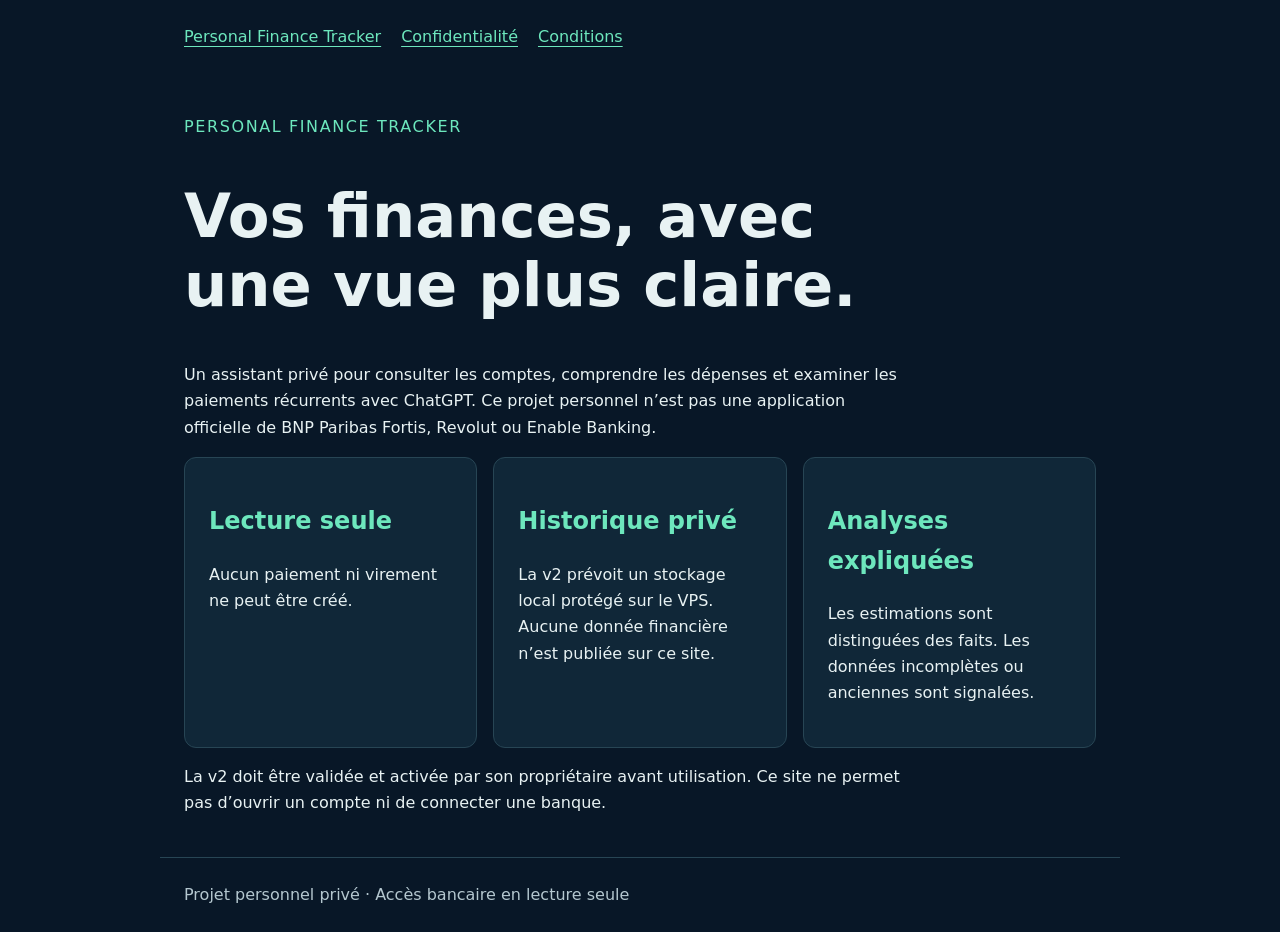
==== index.html @ 1e2beceb "Publish static Personal Finance Tracker website" ====
<!doctype html><html lang="fr"><head><meta charset="utf-8"><meta name="viewport" content="width=device-width,initial-scale=1"><meta name="referrer" content="no-referrer"><meta http-equiv="Content-Security-Policy" content="default-src 'none'; style-src 'self'; script-src 'self'; base-uri 'none'; form-action 'none'; connect-src 'none'; img-src 'self'"><link rel="stylesheet" href="style.css"><title>Vos finances, avec une vue plus claire.</title></head><body><header><nav aria-label="Navigation"><a href="index.html">Personal Finance Tracker</a><a href="privacy.html">Confidentialité</a><a href="terms.html">Conditions</a></nav></header><main><p class="tag">Personal Finance Tracker</p><h1>Vos finances, avec une vue plus claire.</h1><p>Un assistant privé pour consulter les comptes, comprendre les dépenses et examiner les paiements récurrents avec ChatGPT. Ce projet personnel n’est pas une application officielle de BNP Paribas Fortis, Revolut ou Enable Banking.</p><div class="cards"><article class="card"><h2>Lecture seule</h2><p>Aucun paiement ni virement ne peut être créé.</p></article><article class="card"><h2>Historique privé</h2><p>La v2 prévoit un stockage local protégé sur le VPS. Aucune donnée financière n’est publiée sur ce site.</p></article><article class="card"><h2>Analyses expliquées</h2><p>Les estimations sont distinguées des faits. Les données incomplètes ou anciennes sont signalées.</p></article></div><p>La v2 doit être validée et activée par son propriétaire avant utilisation. Ce site ne permet pas d’ouvrir un compte ni de connecter une banque.</p></main><footer>Projet personnel privé · Accès bancaire en lecture seule</footer></body></html>
---- style.css ----
:root{color-scheme:dark;font-family:system-ui,sans-serif;background:#081727;color:#e8f2f3;line-height:1.65}*{box-sizing:border-box}body{margin:0}header,main,footer{max-width:960px;margin:auto;padding:1.5rem}nav{display:flex;gap:1.25rem;flex-wrap:wrap}a{color:#6de7bd;text-underline-offset:.25rem}a:focus-visible,button:focus-visible,textarea:focus-visible{outline:3px solid #6de7bd;outline-offset:4px}h1{font-size:clamp(2rem,6vw,3.8rem);line-height:1.15;max-width:750px}h2{color:#6de7bd}p{max-width:72ch}.tag{color:#6de7bd;text-transform:uppercase;letter-spacing:.1em}.cards{display:grid;grid-template-columns:repeat(auto-fit,minmax(220px,1fr));gap:1rem}.card{background:#102738;border:1px solid #274554;padding:1.5rem;border-radius:12px}button{background:#6de7bd;color:#081727;border:0;border-radius:6px;padding:.8rem 1rem;font:inherit;cursor:pointer}textarea{width:100%;min-height:120px;background:#102738;color:#e8f2f3;border:1px solid #6de7bd;padding:1rem}footer{border-top:1px solid #274554;color:#b4c7cf}
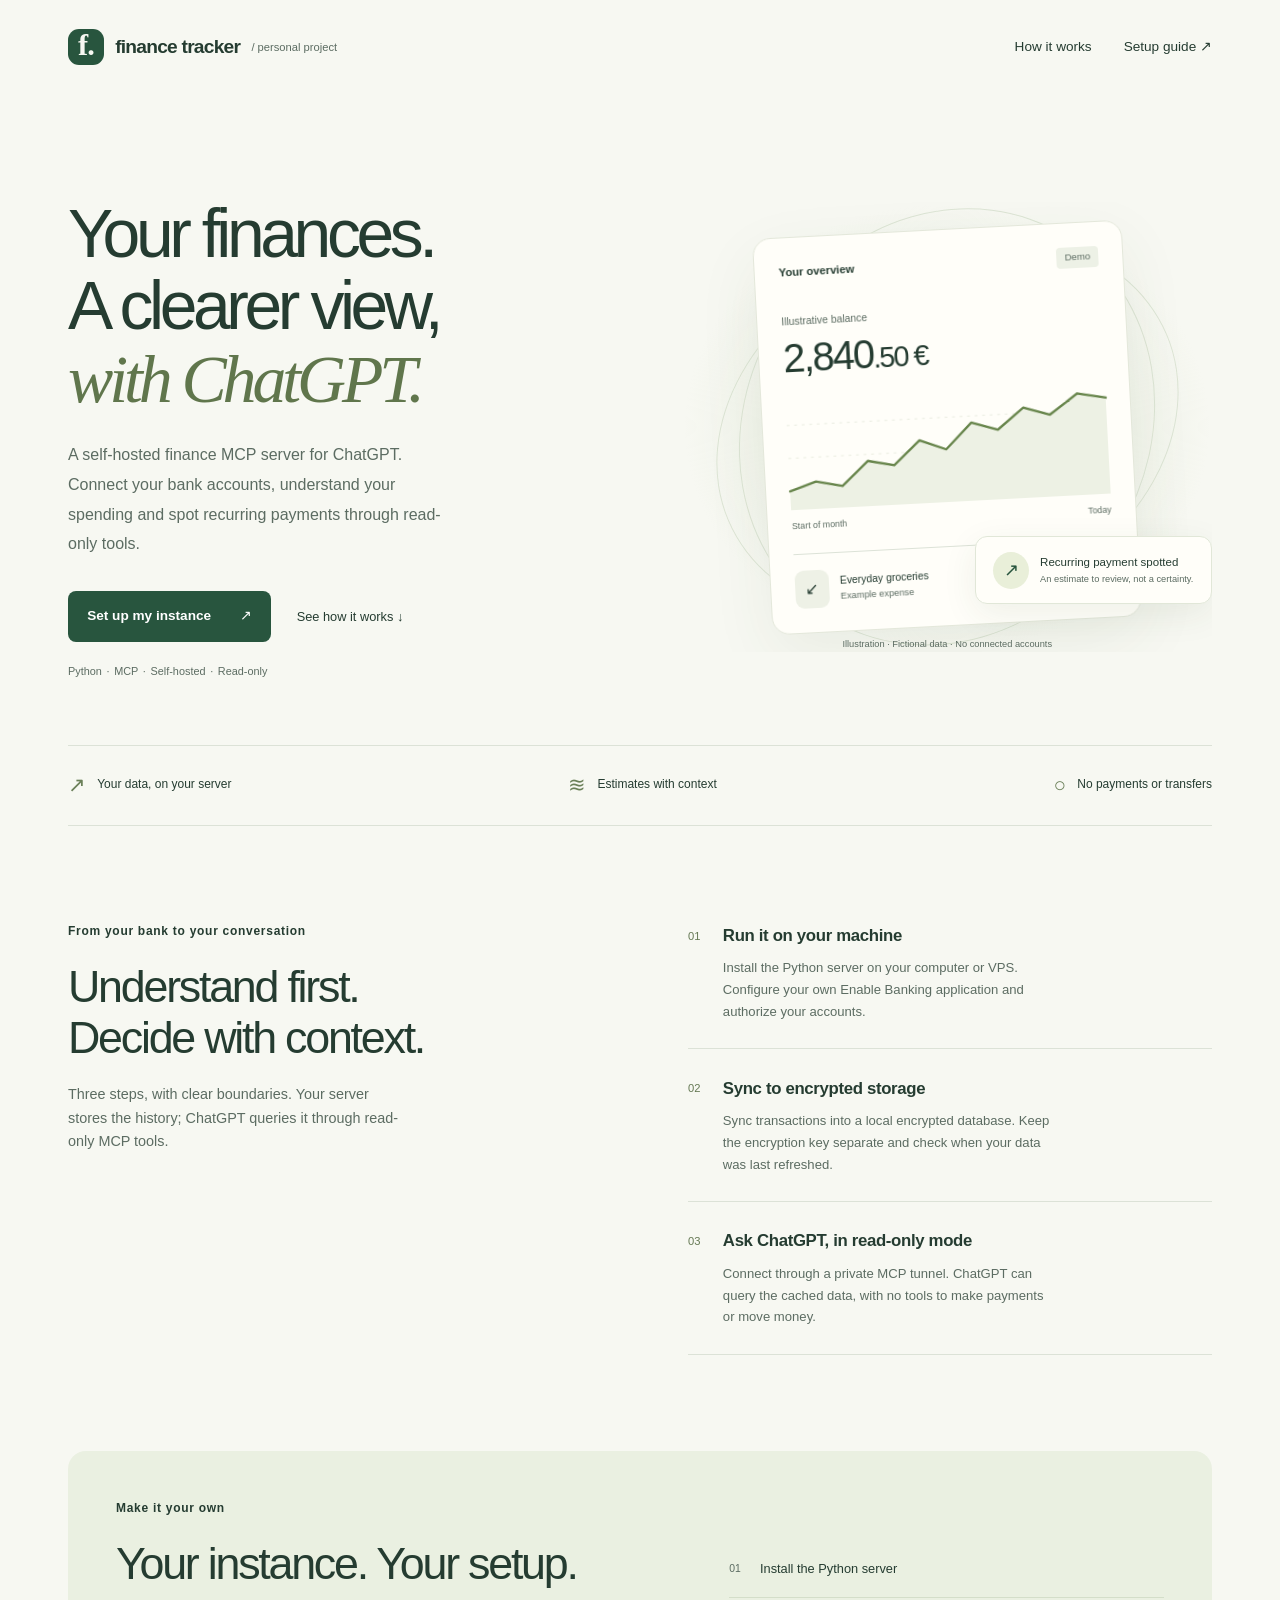
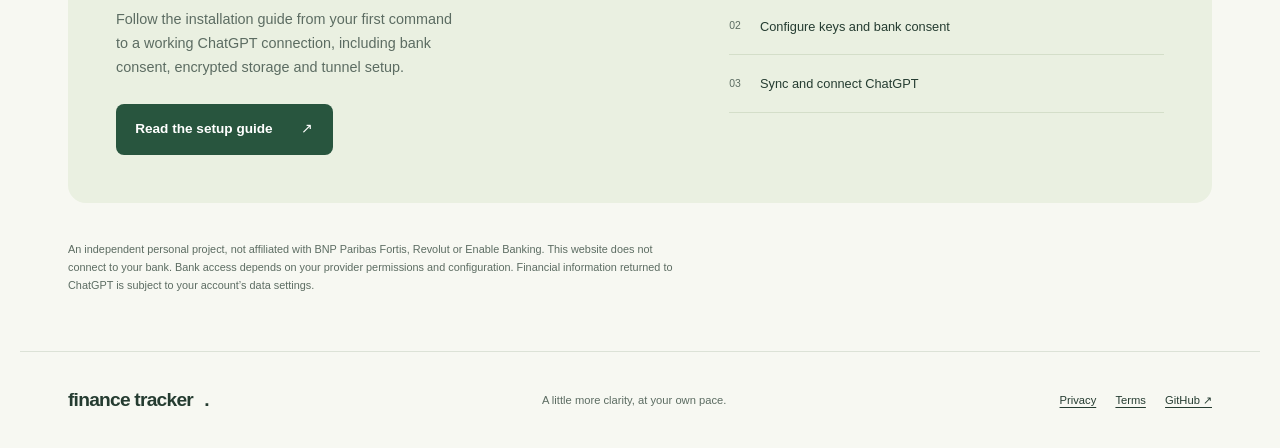
==== commit 1bc9832d: "Publish English website and installation guide" ====
--- a/index.html
+++ b/index.html
@@ -1 +1,41 @@
-<!doctype html><html lang="fr"><head><meta charset="utf-8"><meta name="viewport" content="width=device-width,initial-scale=1"><meta name="referrer" content="no-referrer"><meta http-equiv="Content-Security-Policy" content="default-src 'none'; style-src 'self'; script-src 'self'; base-uri 'none'; form-action 'none'; connect-src 'none'; img-src 'self'"><link rel="stylesheet" href="style.css"><title>Vos finances, avec une vue plus claire.</title></head><body><header><nav aria-label="Navigation"><a href="index.html">Personal Finance Tracker</a><a href="privacy.html">Confidentialité</a><a href="terms.html">Conditions</a></nav></header><main><p class="tag">Personal Finance Tracker</p><h1>Vos finances, avec une vue plus claire.</h1><p>Un assistant privé pour consulter les comptes, comprendre les dépenses et examiner les paiements récurrents avec ChatGPT. Ce projet personnel n’est pas une application officielle de BNP Paribas Fortis, Revolut ou Enable Banking.</p><div class="cards"><article class="card"><h2>Lecture seule</h2><p>Aucun paiement ni virement ne peut être créé.</p></article><article class="card"><h2>Historique privé</h2><p>La v2 prévoit un stockage local protégé sur le VPS. Aucune donnée financière n’est publiée sur ce site.</p></article><article class="card"><h2>Analyses expliquées</h2><p>Les estimations sont distinguées des faits. Les données incomplètes ou anciennes sont signalées.</p></article></div><p>La v2 doit être validée et activée par son propriétaire avant utilisation. Ce site ne permet pas d’ouvrir un compte ni de connecter une banque.</p></main><footer>Projet personnel privé · Accès bancaire en lecture seule</footer></body></html>+<!doctype html>
+<html lang="en">
+<head>
+  <meta charset="utf-8">
+  <meta name="viewport" content="width=device-width,initial-scale=1">
+  <meta name="referrer" content="no-referrer">
+  <meta http-equiv="Content-Security-Policy" content="default-src 'none'; style-src 'self'; script-src 'self'; base-uri 'none'; form-action 'none'; connect-src 'none'; img-src 'self'">
+  <meta name="description" content="A self-hosted finance MCP server for ChatGPT. Explore bank accounts, spending and recurring payments with read-only tools and encrypted local storage.">
+  <link rel="stylesheet" href="style.css">
+  <link rel="icon" href="favicon.svg" type="image/svg+xml">
+  <title>Finance Tracker — A finance MCP server for ChatGPT</title>
+</head>
+<body><a class="skip" href="#main">Skip to content</a>
+<header><nav aria-label="Main navigation">
+  <a class="brand" href="index.html"><span class="brand-mark" aria-hidden="true">f.</span>finance tracker<span class="project-label"> / personal project</span></a>
+  <div class="nav-links"><a href="index.html#how-it-works">How it works</a><a href="installation.html">Setup guide <span aria-hidden="true">↗</span></a></div>
+</nav></header><main id="main">
+  <section class="hero" aria-labelledby="hero-title">
+    <div class="hero-copy">
+      <h1 id="hero-title">Your finances.<br>A clearer view,<br><em>with ChatGPT.</em></h1>
+      <p class="intro">A self-hosted finance MCP server for ChatGPT. Connect your bank accounts, understand your spending and spot recurring payments through read-only tools.</p>
+      <div class="actions"><a class="button" href="installation.html">Set up my instance <span aria-hidden="true">↗</span></a><a class="text-link" href="#how-it-works">See how it works <span aria-hidden="true">↓</span></a></div>
+      <p class="hero-note">Python · MCP · Self-hosted · Read-only</p>
+    </div>
+    <figure class="visual" aria-label="Illustrated financial summary with fictional data">
+      <div class="visual-grid" aria-hidden="true"></div><span class="orbit orbit-one" aria-hidden="true"></span><span class="orbit orbit-two" aria-hidden="true"></span>
+      <div class="summary"><div class="summary-top"><span>Your overview</span><span class="demo">Demo</span></div><p class="balance-label">Illustrative balance</p><p class="balance">2,840<span>.50 €</span></p>
+        <svg class="chart" viewBox="0 0 340 120" role="img" aria-label="Decorative chart of a fictional balance"><path class="chart-guide" d="M0 30H340 M0 65H340 M0 100H340"/><path class="chart-fill" d="M0 100L28 91L56 97L84 72L112 78L140 53L168 64L196 37L224 46L252 24L280 33L310 12L340 18V120H0Z"/><path class="chart-line" d="M0 100L28 91L56 97L84 72L112 78L140 53L168 64L196 37L224 46L252 24L280 33L310 12L340 18"/></svg>
+        <div class="chart-caption"><span>Start of month</span><span>Today</span></div><div class="transaction"><span class="transaction-icon" aria-hidden="true">↙</span><span>Everyday groceries<small>Example expense</small></span><strong>− 48.60 €</strong></div>
+      </div><div class="floating-note"><span class="note-icon" aria-hidden="true">↗</span><span>Recurring payment spotted<small>An estimate to review, not a certainty.</small></span></div>
+      <figcaption>Illustration · Fictional data · No connected accounts</figcaption>
+    </figure>
+  </section>
+  <section class="principles" aria-label="Project principles"><p><span aria-hidden="true">↗</span> Your data, on your server</p><p><span aria-hidden="true">≋</span> Estimates with context</p><p><span aria-hidden="true">○</span> No payments or transfers</p></section>
+  <section id="how-it-works" class="features" aria-labelledby="features-title"><div class="section-heading"><p class="eyebrow">From your bank to your conversation</p><h2 id="features-title">Understand first.<br>Decide with context.</h2><p>Three steps, with clear boundaries. Your server stores the history; ChatGPT queries it through read-only MCP tools.</p></div>
+    <div class="feature-list"><article><span class="number">01</span><div><h3>Run it on your machine</h3><p>Install the Python server on your computer or VPS. Configure your own Enable Banking application and authorize your accounts.</p></div></article><article><span class="number">02</span><div><h3>Sync to encrypted storage</h3><p>Sync transactions into a local encrypted database. Keep the encryption key separate and check when your data was last refreshed.</p></div></article><article><span class="number">03</span><div><h3>Ask ChatGPT, in read-only mode</h3><p>Connect through a private MCP tunnel. ChatGPT can query the cached data, with no tools to make payments or move money.</p></div></article></div>
+  </section>
+  <section class="setup" aria-labelledby="setup-title"><div><p class="eyebrow">Make it your own</p><h2 id="setup-title">Your instance. Your setup.</h2><p>Follow the installation guide from your first command to a working ChatGPT connection, including bank consent, encrypted storage and tunnel setup.</p><a class="button" href="installation.html">Read the setup guide <span aria-hidden="true">↗</span></a></div><ol class="setup-steps"><li><span>01</span> Install the Python server</li><li><span>02</span> Configure keys and bank consent</li><li><span>03</span> Sync and connect ChatGPT</li></ol></section>
+  <aside class="disclaimer"><p>An independent personal project, not affiliated with BNP Paribas Fortis, Revolut or Enable Banking. This website does not connect to your bank. Bank access depends on your provider permissions and configuration. Financial information returned to ChatGPT is subject to your account’s data settings.</p></aside>
+</main><footer><a class="brand" href="index.html">finance tracker<span aria-hidden="true">.</span></a><p>A little more clarity, at your own pace.</p><div><a href="privacy.html">Privacy</a><a href="terms.html">Terms</a><a href="https://github.com/edouaz/finance-bot">GitHub ↗</a></div></footer></body>
+</html>
--- a/style.css
+++ b/style.css
@@ -1 +1,679 @@
-:root{color-scheme:dark;font-family:system-ui,sans-serif;background:#081727;color:#e8f2f3;line-height:1.65}*{box-sizing:border-box}body{margin:0}header,main,footer{max-width:960px;margin:auto;padding:1.5rem}nav{display:flex;gap:1.25rem;flex-wrap:wrap}a{color:#6de7bd;text-underline-offset:.25rem}a:focus-visible,button:focus-visible,textarea:focus-visible{outline:3px solid #6de7bd;outline-offset:4px}h1{font-size:clamp(2rem,6vw,3.8rem);line-height:1.15;max-width:750px}h2{color:#6de7bd}p{max-width:72ch}.tag{color:#6de7bd;text-transform:uppercase;letter-spacing:.1em}.cards{display:grid;grid-template-columns:repeat(auto-fit,minmax(220px,1fr));gap:1rem}.card{background:#102738;border:1px solid #274554;padding:1.5rem;border-radius:12px}button{background:#6de7bd;color:#081727;border:0;border-radius:6px;padding:.8rem 1rem;font:inherit;cursor:pointer}textarea{width:100%;min-height:120px;background:#102738;color:#e8f2f3;border:1px solid #6de7bd;padding:1rem}footer{border-top:1px solid #274554;color:#b4c7cf}
+:root {
+  color-scheme:light;
+  --paper:#f7f8f2;
+  --ink:#253c31;
+  --muted:#5c6c62;
+  --green:#28553e;
+  --line:#dce2d7;
+  font-family:"Avenir Next",Avenir,"Segoe UI",sans-serif;
+  background:var(--paper);
+  color:var(--ink);
+  line-height:1.65;
+  font-synthesis:none
+}
+* {
+  box-sizing:border-box
+}
+html {
+  scroll-behavior:smooth;
+  scroll-padding-top:2rem
+}
+body {
+  margin:0
+}
+a {
+  color:inherit;
+  text-decoration-thickness:1px;
+  text-underline-offset:.3em
+}
+a,button {
+  touch-action:manipulation
+}
+a:focus-visible,button:focus-visible,textarea:focus-visible {
+  outline:3px solid var(--green);
+  outline-offset:5px
+}
+header,main,footer {
+  max-width:1240px;
+  margin:auto;
+  padding-inline:3rem
+}
+header {
+  padding-block:1.8rem
+}
+nav,.brand,.nav-links,.actions {
+  display:flex;
+  align-items:center
+}
+nav {
+  justify-content:space-between;
+  gap:1.5rem
+}
+.brand {
+  gap:.7rem;
+  font-weight:650;
+  letter-spacing:-.04em;
+  text-decoration:none;
+  font-size:1.2rem
+}
+.brand-mark {
+  display:grid;
+  place-items:center;
+  background:var(--green);
+  color:var(--paper);
+  width:36px;
+  height:36px;
+  border-radius:11px;
+  font-family:Georgia,serif;
+  font-size:1.9rem;
+  line-height:1;
+  padding-bottom:.25rem
+}
+.project-label {
+  font-size:.7rem;
+  color:var(--muted);
+  letter-spacing:0;
+  font-weight:400
+}
+.nav-links {
+  gap:2rem;
+  font-size:.85rem
+}
+.nav-links a {
+  text-decoration:none
+}
+.nav-links a:hover,.text-link:hover {
+  color:var(--green);
+  text-decoration:underline
+}
+.skip {
+  position:absolute;
+  top:-100px;
+  left:1rem;
+  padding:.7rem;
+  background:var(--paper);
+  z-index:5
+}
+.skip:focus {
+  top:1rem
+}
+.hero {
+  display:grid;
+  grid-template-columns:1.1fr 1fr;
+  gap:2rem;
+  align-items:center;
+  padding-block:5rem 4rem
+}
+.eyebrow {
+  font-size:.75rem;
+  font-weight:600;
+  letter-spacing:.06em;
+  display:flex;
+  gap:.6rem;
+  align-items:center
+}
+h1,h2,h3,p,figure {
+  margin:0
+}
+h1 {
+  font-size:clamp(3rem,5.3vw,4.8rem);
+  line-height:1.07;
+  font-weight:500;
+  letter-spacing:-.065em;
+  margin-block:1.5rem
+}
+h1 em {
+  font-family:Georgia,"Times New Roman",serif;
+  font-weight:400;
+  color:#60764c;
+  letter-spacing:-.06em
+}
+.intro {
+  font-size:1rem;
+  max-width:44ch;
+  color:var(--muted);
+  line-height:1.85
+}
+.actions {
+  gap:1.6rem;
+  flex-wrap:wrap;
+  margin-top:2rem
+}
+.button {
+  display:inline-flex;
+  align-items:center;
+  justify-content:center;
+  gap:1.8rem;
+  padding:.9rem 1.2rem;
+  background:var(--green);
+  color:#fff;
+  border-radius:8px;
+  text-decoration:none;
+  font-size:.85rem;
+  font-weight:600;
+  transition:transform .2s,background .2s
+}
+.button:hover,button:hover {
+  background:#376b50;
+  transform:translateY(-2px)
+}
+.button:active,button:active {
+  transform:translateY(1px)
+}
+.text-link {
+  font-size:.8rem;
+  text-decoration:none
+}
+.hero-note {
+  font-size:.68rem;
+  color:var(--muted);
+  margin-top:1.3rem;
+  word-spacing:.15em
+}
+.visual {
+  position:relative;
+  min-height:450px;
+  display:flex;
+  align-items:center;
+  justify-content:center;
+  isolation:isolate;
+  overflow:clip
+}
+.visual-grid {
+  position:absolute;
+  inset:0;
+  border-radius:50%;
+  background:radial-gradient(ellipse,#e3ead9,transparent 70%);
+  z-index:-2
+}
+.orbit {
+  position:absolute;
+  border:1px solid #dce4d4;
+  border-radius:50%;
+  z-index:-1;
+  width:90%;
+  height:82%;
+  transform:rotate(-23deg)
+}
+.orbit-two {
+  width:76%;
+  height:100%;
+  transform:rotate(32deg)
+}
+.summary {
+  background:#fffef9;
+  border:1px solid #e3e7da;
+  box-shadow:0 22px 65px #36502a12;
+  border-radius:18px;
+  width:85%;
+  max-width:370px;
+  padding:1.5rem;
+  transform:rotate(-3deg);
+  animation:arrive .8s .1s both
+}
+.summary-top {
+  display:flex;
+  align-items:center;
+  justify-content:space-between;
+  gap:1rem;
+  font-size:.7rem;
+  font-weight:600
+}
+.demo {
+  font-weight:400;
+  font-size:.6rem;
+  background:#edf1e6;
+  padding:.15rem .5rem;
+  border-radius:4px;
+  color:var(--muted)
+}
+.balance-label {
+  font-size:.65rem;
+  color:var(--muted);
+  margin-top:1.9rem
+}
+.balance {
+  font-variant-numeric:tabular-nums;
+  font-size:2.5rem;
+  line-height:1.4;
+  letter-spacing:-.05em
+}
+.balance span {
+  font-size:1.8rem
+}
+.chart {
+  width:100%;
+  height:auto;
+  margin-top:.7rem;
+  overflow:visible
+}
+.chart-guide {
+  stroke:#e9ecdf;
+  stroke-width:1;
+  fill:none;
+  stroke-dasharray:3 5
+}
+.chart-fill {
+  fill:#edf1e4
+}
+.chart-line {
+  stroke:#67854b;
+  stroke-width:2.5;
+  stroke-linecap:round;
+  stroke-linejoin:round;
+  fill:none;
+  stroke-dasharray:420;
+  stroke-dashoffset:0;
+  animation:draw 1.6s ease-out both
+}
+.chart-caption {
+  display:flex;
+  justify-content:space-between;
+  font-size:.55rem;
+  color:var(--muted)
+}
+.transaction {
+  border-top:1px solid var(--line);
+  margin-top:1.3rem;
+  padding-top:1rem;
+  display:flex;
+  align-items:center;
+  gap:.7rem;
+  font-size:.65rem
+}
+.transaction-icon {
+  background:#eef1e6;
+  padding:.35rem .65rem;
+  border-radius:9px;
+  font-size:1rem
+}
+.transaction small,.floating-note small {
+  display:block;
+  color:var(--muted);
+  font-size:.58rem
+}
+.transaction strong {
+  margin-left:auto;
+  white-space:nowrap;
+  font-variant-numeric:tabular-nums
+}
+.floating-note {
+  position:absolute;
+  bottom:48px;
+  right:0;
+  display:flex;
+  align-items:center;
+  gap:.7rem;
+  background:#fffef9;
+  box-shadow:0 10px 35px #36502a14;
+  border:1px solid #e1e7d8;
+  border-radius:12px;
+  padding:.9rem 1.1rem;
+  font-size:.72rem;
+  animation:arrive 1s .35s both
+}
+.note-icon {
+  background:#e9efd9;
+  color:var(--green);
+  border-radius:50%;
+  padding:.25rem .65rem;
+  font-size:1.1rem
+}
+.visual figcaption {
+  position:absolute;
+  bottom:0;
+  font-size:.58rem;
+  color:var(--muted);
+  text-align:center
+}
+.principles {
+  border-block:1px solid var(--line);
+  display:flex;
+  justify-content:space-between;
+  gap:1.5rem;
+  padding-block:1.4rem;
+  font-size:.75rem
+}
+.principles p {
+  display:flex;
+  align-items:center;
+  gap:.7rem
+}
+.principles span {
+  font-size:1.3rem;
+  color:#6b8059
+}
+.features {
+  display:grid;
+  grid-template-columns:1fr 1fr;
+  gap:6rem;
+  padding-block:6rem
+}
+.section-heading h2,.setup h2 {
+  font-size:clamp(2rem,3.5vw,3rem);
+  font-weight:500;
+  letter-spacing:-.05em;
+  line-height:1.15;
+  margin-block:1.2rem
+}
+.section-heading>p:last-child,.setup p:not(.eyebrow) {
+  color:var(--muted);
+  max-width:42ch;
+  font-size:.9rem
+}
+.feature-list article {
+  display:flex;
+  gap:1.4rem;
+  padding-block:1.6rem;
+  border-bottom:1px solid var(--line)
+}
+.feature-list article:first-child {
+  padding-top:0
+}
+.number {
+  font-size:.7rem;
+  color:#657954;
+  padding-top:.3rem;
+  font-variant-numeric:tabular-nums
+}
+h3 {
+  font-size:1.05rem;
+  font-weight:600;
+  letter-spacing:-.02em
+}
+.feature-list p {
+  color:var(--muted);
+  font-size:.82rem;
+  margin-top:.5rem;
+  max-width:46ch
+}
+.setup {
+  background:#eaf0e1;
+  border-radius:18px;
+  padding:3rem;
+  display:grid;
+  grid-template-columns:1.3fr 1fr;
+  gap:3rem;
+  align-items:center
+}
+.setup .button {
+  margin-top:1.5rem
+}
+.setup-steps {
+  list-style:none;
+  margin:0;
+  padding:0
+}
+.setup-steps li {
+  padding:1.1rem 0;
+  border-bottom:1px solid #d4dec9;
+  font-size:.8rem;
+  display:flex;
+  gap:1.2rem
+}
+.setup-steps span {
+  color:var(--muted);
+  font-size:.65rem;
+  padding-top:.1rem
+}
+.disclaimer {
+  padding-block:2.4rem 3.5rem
+}
+.disclaimer p {
+  max-width:100ch;
+  color:var(--muted);
+  font-size:.68rem
+}
+footer {
+  border-top:1px solid var(--line);
+  padding-block:2rem;
+  display:flex;
+  justify-content:space-between;
+  align-items:center;
+  gap:1rem
+}
+footer p {
+  font-size:.7rem;
+  color:var(--muted)
+}
+footer>div {
+  display:flex;
+  gap:1.2rem;
+  font-size:.7rem
+}
+.document {
+  max-width:850px;
+  padding-block:3rem 5rem
+}
+.document h1 {
+  font-size:clamp(2.5rem,6vw,4rem);
+  overflow-wrap:anywhere
+}
+.document h2 {
+  font-size:1.25rem;
+  margin-block:2rem .6rem;
+  letter-spacing:-.025em;
+  font-weight:600
+}
+.document p {
+  margin-bottom:1.2rem;
+  color:var(--muted);
+  max-width:65ch
+}
+.document .back-link {
+  font-size:.8rem
+}
+.document label {
+  display:block;
+  margin-block:1rem .5rem;
+  font-size:.85rem
+}
+textarea {
+  width:100%;
+  min-height:140px;
+  background:#fffef9;
+  color:var(--ink);
+  border:1px solid #a6b59a;
+  border-radius:8px;
+  padding:1rem;
+  font:inherit;
+  font-size:.85rem;
+  resize:vertical
+}
+button {
+  background:var(--green);
+  color:white;
+  border:0;
+  border-radius:8px;
+  padding:.8rem 1rem;
+  font:inherit;
+  font-size:.85rem;
+  cursor:pointer;
+  transition:transform .2s,background .2s
+}
+.hero-copy {
+  animation:arrive .7s both
+}
+#how-it-works {
+  scroll-margin-top:2rem
+}
+@keyframes arrive {
+  from {
+  opacity:0;
+  translate:0 15px
+}
+to {
+  opacity:1;
+  translate:0 0
+}
+
+}
+@keyframes draw {
+  from {
+  stroke-dashoffset:420
+}
+to {
+  stroke-dashoffset:0
+}
+
+}
+@media(min-width:1400px) {
+  .hero {
+  padding-block:6rem 5rem
+}
+
+}
+@media(max-width:900px) {
+  header,main,footer {
+  padding-inline:1.5rem
+}
+.project-label {
+  display:none
+}
+.hero {
+  gap:1rem;
+  padding-top:3rem
+}
+.actions {
+  gap:1rem
+}
+.visual {
+  min-height:410px
+}
+.features {
+  gap:3rem
+}
+.floating-note {
+  right:-.5rem
+}
+.setup {
+  padding:2rem;
+  gap:2rem
+}
+footer {
+  flex-wrap:wrap
+}
+
+}
+@media(max-width:650px) {
+  header {
+  padding-block:1.2rem
+}
+.brand {
+  font-size:1rem
+}
+.brand-mark {
+  width:30px;
+  height:30px;
+  font-size:1.6rem
+}
+.nav-links {
+  gap:1rem;
+  font-size:.72rem
+}
+.nav-links a:first-child {
+  display:none
+}
+.hero {
+  grid-template-columns:1fr;
+  padding-block:2.5rem 2rem;
+  gap:1rem
+}
+h1 {
+  font-size:clamp(2.8rem,12vw,4rem)
+}
+.intro {
+  max-width:42ch
+}
+.visual {
+  min-height:430px;
+  max-width:440px;
+  width:100%;
+  margin:auto
+}
+.summary {
+  width:84%
+}
+.floating-note {
+  right:0;
+  bottom:40px
+}
+.principles {
+  flex-direction:column;
+  gap:.6rem;
+  padding-block:1.2rem
+}
+.features {
+  grid-template-columns:1fr;
+  gap:2rem;
+  padding-block:3.5rem
+}
+.setup {
+  grid-template-columns:1fr;
+  padding:1.6rem;
+  gap:1.2rem
+}
+.setup-steps li:last-child {
+  border-bottom:0
+}
+.disclaimer {
+  padding-block:2rem
+}
+footer {
+  align-items:flex-start;
+  flex-direction:column;
+  gap:1rem
+}
+.document {
+  padding-block:2rem 3rem
+}
+.document h1 {
+  font-size:2.7rem
+}
+
+}
+@media(prefers-reduced-motion:reduce) {
+  html {
+  scroll-behavior:auto
+}
+*,*::before,*::after {
+  animation:none!important;
+  transition:none!important
+}
+
+}
+
+/* Documentation stays readable alongside the landing page's shared navigation. */
+.guide { padding-block: 2rem 5rem; }
+.guide-heading { padding: 0 0 3rem; max-width: none; }
+.guide-heading .eyebrow { margin-top: 2.5rem; }
+.guide-heading h1 { font-size: clamp(2.8rem, 5vw, 4.5rem); }
+.guide-heading > p:last-child { max-width: 54ch; color: var(--muted); }
+.guide-layout { display: grid; grid-template-columns: 200px minmax(0, 1fr); gap: 4rem; align-items: start; }
+.guide-toc { position: sticky; top: 2rem; }
+.guide-toc nav { display: flex; flex-direction: column; align-items: flex-start; gap: .6rem; }
+.guide-toc p { font-size: .7rem; color: var(--muted); margin-bottom: .4rem; }
+.guide-toc a { font-size: .8rem; text-decoration: none; }
+.guide-toc a:hover { text-decoration: underline; }
+.guide-content { min-width: 0; max-width: 74ch; }
+.guide-section { padding-block: 0 2.8rem; scroll-margin-top: 2rem; }
+.guide-section h2 { font-size: 1.5rem; line-height: 1.3; letter-spacing: -.035em; font-weight: 600; margin-bottom: 1.2rem; }
+.guide-section p, .guide-section li, .guide-section dd { font-size: .9rem; color: var(--muted); }
+.guide-section p { margin-block: 1rem; }
+.guide-section li { margin-bottom: .6rem; }
+.guide-section ol { padding-left: 1.3rem; }
+.guide-section dt { font-weight: 600; font-size: .9rem; margin-top: 1.1rem; overflow-wrap: anywhere; }
+.guide-section dd { margin: .4rem 0 0; }
+.guide-note { background: #eaf0e1; border-left: 3px solid #7f9562; padding: 1rem 1.2rem; font-size: .85rem; margin-block: 1.4rem; }
+code { font-family: ui-monospace, SFMono-Regular, Consolas, monospace; font-size: .85em; overflow-wrap: anywhere; }
+pre { max-width: 100%; overflow-x: auto; background: #edf0e7; border: 1px solid var(--line); border-radius: 10px; padding: 1.2rem; line-height: 1.8; }
+pre code { font-size: .75rem; overflow-wrap: normal; }
+.nav-links [aria-current="page"] { text-decoration: underline; }
+@media (max-width: 760px) {
+  .guide-layout { grid-template-columns: minmax(0, 1fr); gap: 2.5rem; }
+  .guide-toc { position: static; padding-bottom: 1.5rem; border-bottom: 1px solid var(--line); }
+  .guide-toc nav { display: grid; grid-template-columns: repeat(2, minmax(0, 1fr)); gap: .7rem 1rem; }
+  .guide-toc p { grid-column: 1 / -1; }
+  .guide-section h2 { font-size: 1.3rem; }
+  .guide-heading { padding-bottom: 2rem; }
+}
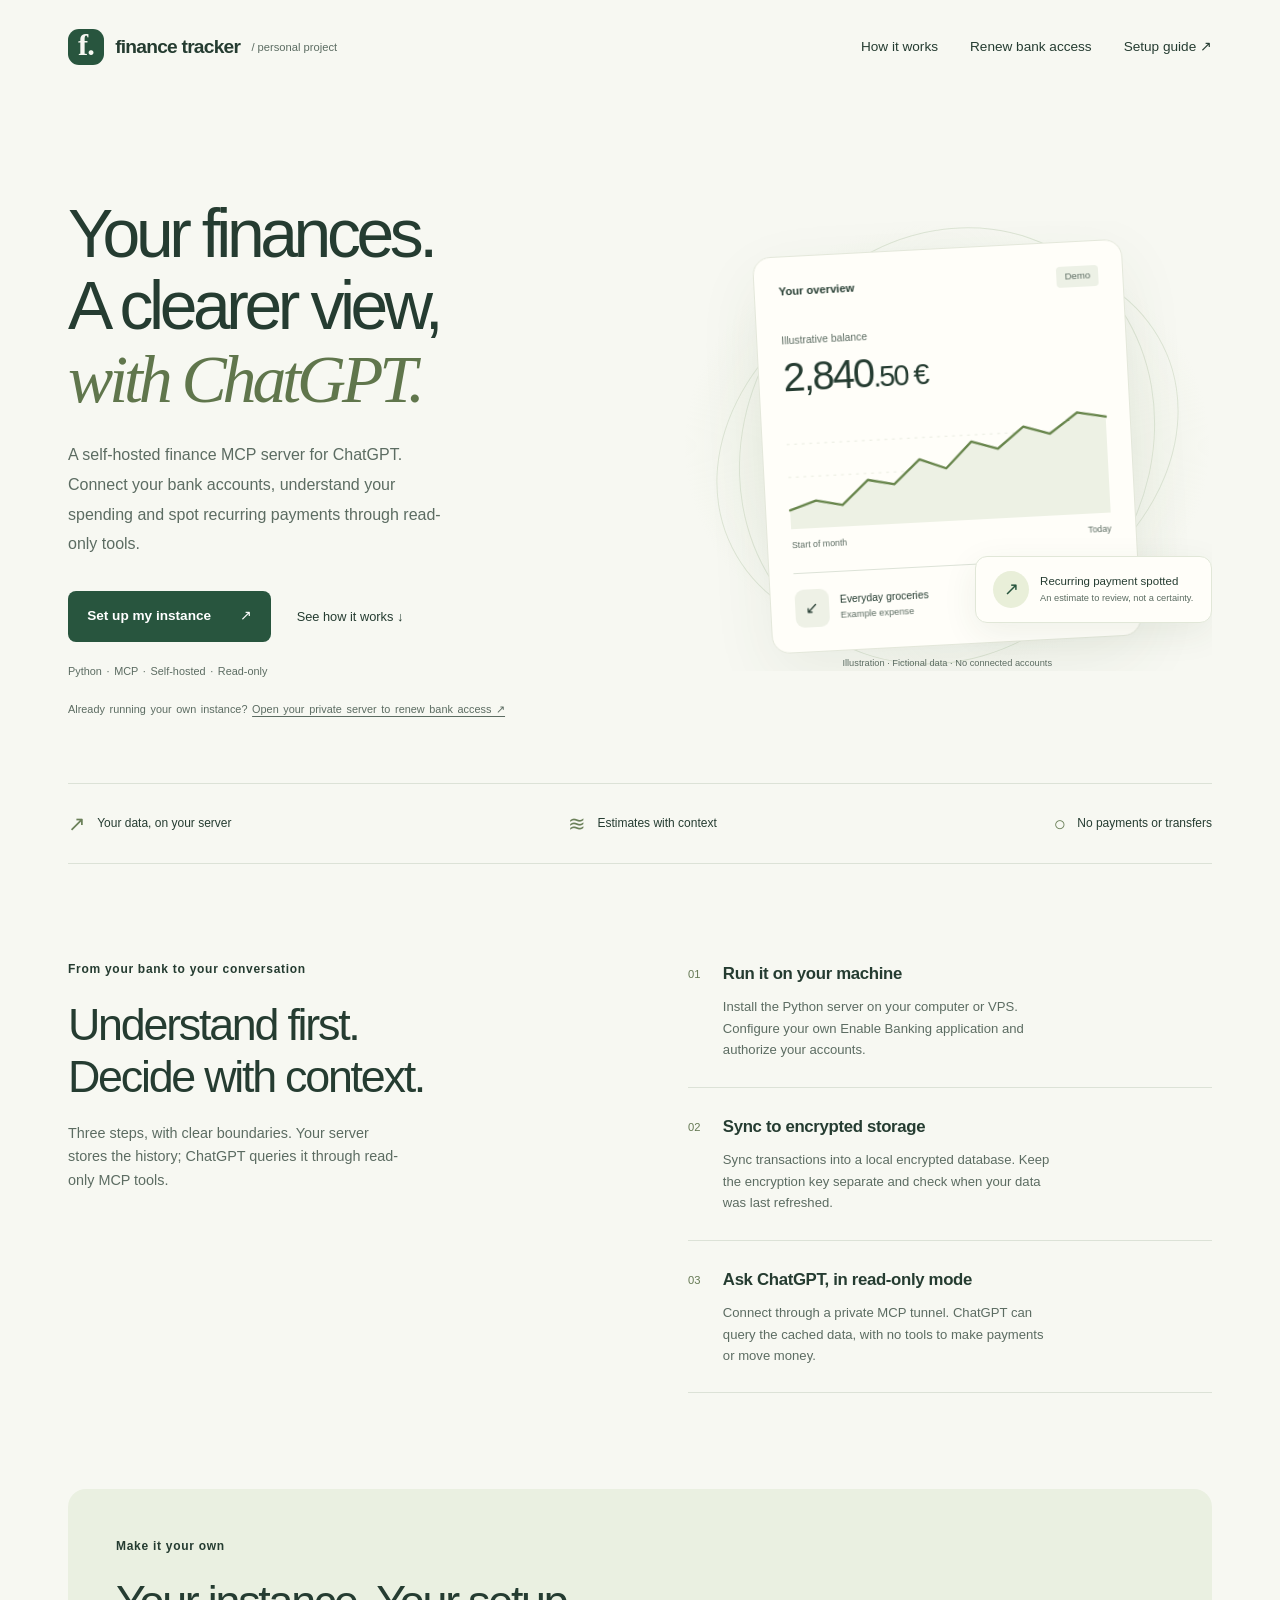
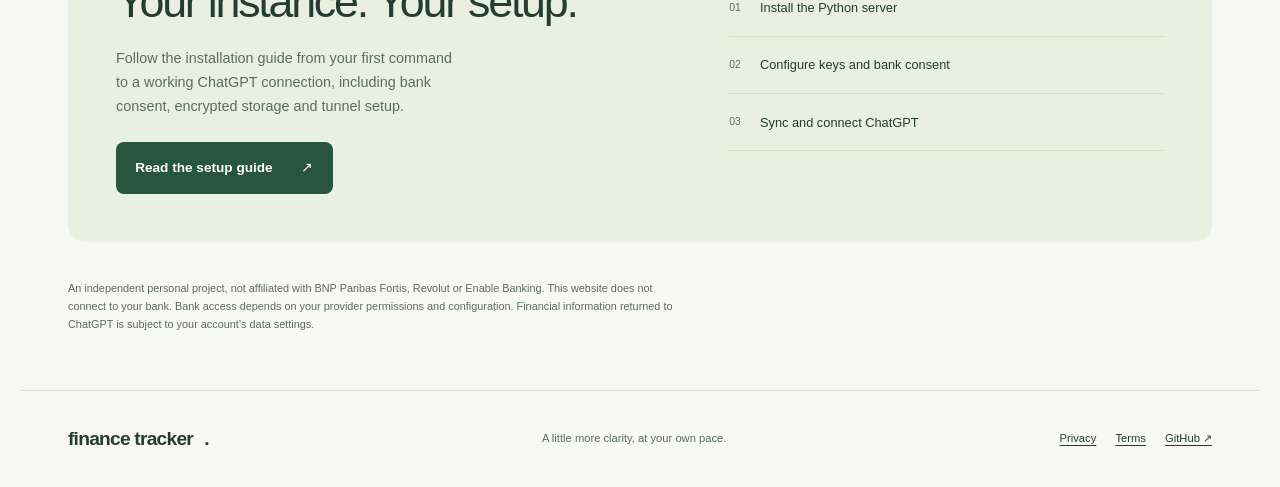
==== commit a8c743d8: "Add private-server bank renewal entry" ====
--- a/index.html
+++ b/index.html
@@ -13,7 +13,7 @@
 <body><a class="skip" href="#main">Skip to content</a>
 <header><nav aria-label="Main navigation">
   <a class="brand" href="index.html"><span class="brand-mark" aria-hidden="true">f.</span>finance tracker<span class="project-label"> / personal project</span></a>
-  <div class="nav-links"><a href="index.html#how-it-works">How it works</a><a href="installation.html">Setup guide <span aria-hidden="true">↗</span></a></div>
+  <div class="nav-links"><a href="index.html#how-it-works">How it works</a><a href="connection.html">Renew bank access</a><a href="installation.html">Setup guide <span aria-hidden="true">↗</span></a></div>
 </nav></header><main id="main">
   <section class="hero" aria-labelledby="hero-title">
     <div class="hero-copy">
@@ -21,6 +21,7 @@
       <p class="intro">A self-hosted finance MCP server for ChatGPT. Connect your bank accounts, understand your spending and spot recurring payments through read-only tools.</p>
       <div class="actions"><a class="button" href="installation.html">Set up my instance <span aria-hidden="true">↗</span></a><a class="text-link" href="#how-it-works">See how it works <span aria-hidden="true">↓</span></a></div>
       <p class="hero-note">Python · MCP · Self-hosted · Read-only</p>
+      <p class="hero-note">Already running your own instance? <a href="connection.html">Open your private server to renew bank access ↗</a></p>
     </div>
     <figure class="visual" aria-label="Illustrated financial summary with fictional data">
       <div class="visual-grid" aria-hidden="true"></div><span class="orbit orbit-one" aria-hidden="true"></span><span class="orbit orbit-two" aria-hidden="true"></span>
--- a/style.css
+++ b/style.css
@@ -29,7 +29,7 @@
 a,button {
   touch-action:manipulation
 }
-a:focus-visible,button:focus-visible,textarea:focus-visible {
+a:focus-visible,button:focus-visible,textarea:focus-visible,input:focus-visible {
   outline:3px solid var(--green);
   outline-offset:5px
 }
@@ -677,3 +677,16 @@
   .guide-section h2 { font-size: 1.3rem; }
   .guide-heading { padding-bottom: 2rem; }
 }
+
+/* Private-server navigation uses the same local document and button styles. */
+.connection-panel { background:#eaf0e1; border:1px solid var(--line); border-radius:14px; padding:1.5rem; margin-block:2rem; }
+.connection-panel input { display:block; width:100%; background:#fffef9; color:var(--ink); border:1px solid #a6b59a; border-radius:8px; padding:.9rem; font:inherit; font-size:.9rem; }
+.connection-panel .actions { margin-block:1.2rem 0; gap:.8rem; }
+.connection-panel #status { font-size:.85rem; overflow-wrap:anywhere; margin-block:1rem 0; }
+button:disabled { opacity:.55; cursor:not-allowed; transform:none; }
+.connection-panel label { font-weight:600; }
+.connection-panel #server-help { font-size:.8rem; }
+.connection-panel .secondary-button { background:transparent; color:var(--green); border:1px solid var(--green); }
+@media(max-width:650px) {
+  header>nav,.nav-links { flex-wrap:wrap; }
+}
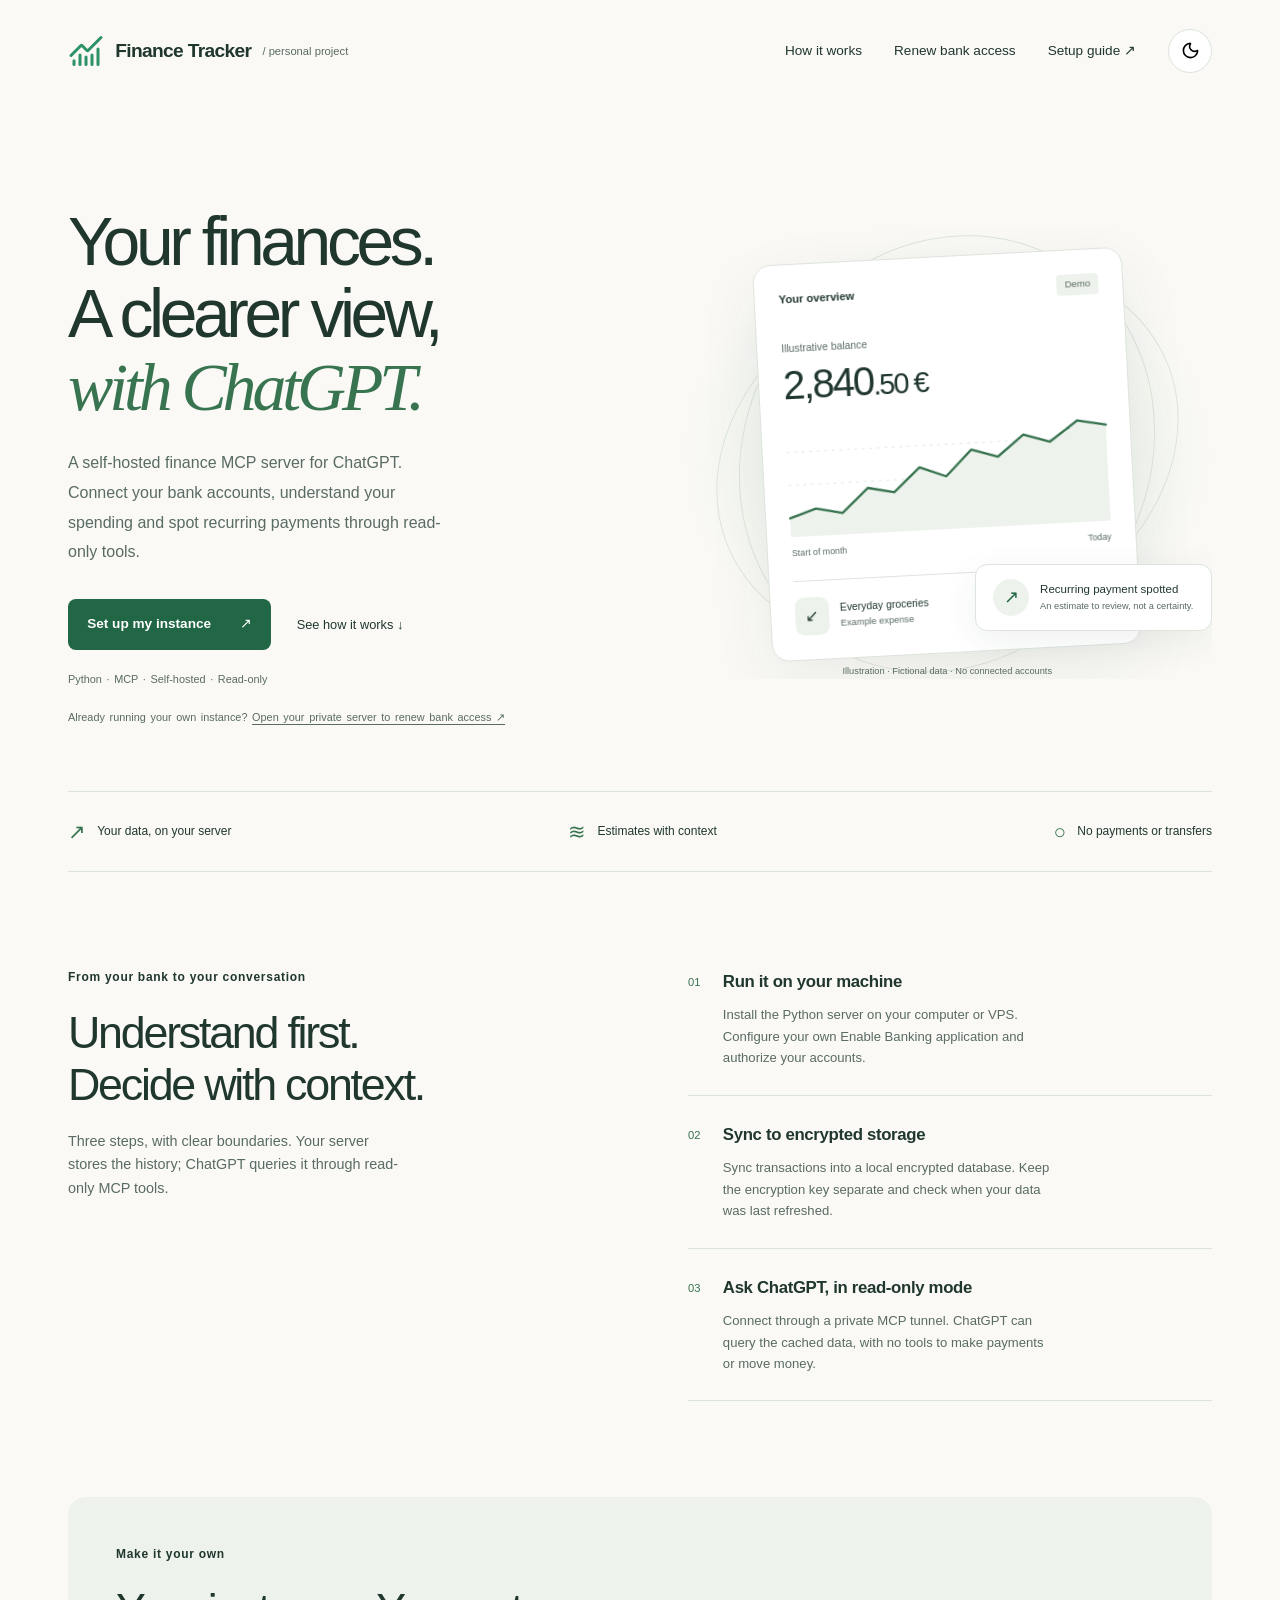
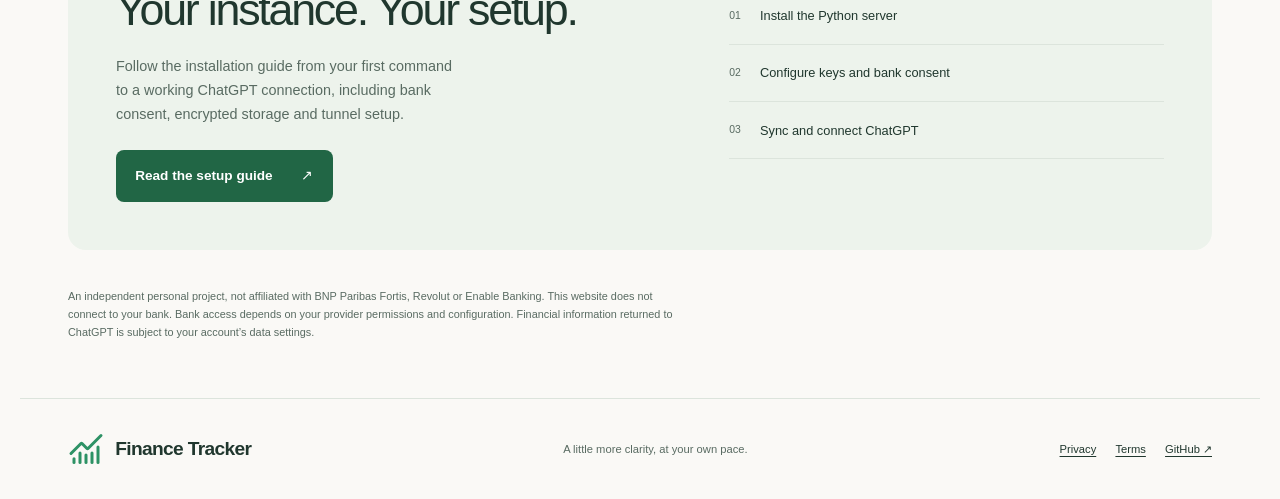
==== commit 1ad96d43: "Publish light and dark Finance Tracker themes" ====
--- a/index.html
+++ b/index.html
@@ -6,14 +6,15 @@
   <meta name="referrer" content="no-referrer">
   <meta http-equiv="Content-Security-Policy" content="default-src 'none'; style-src 'self'; script-src 'self'; base-uri 'none'; form-action 'none'; connect-src 'none'; img-src 'self'">
   <meta name="description" content="A self-hosted finance MCP server for ChatGPT. Explore bank accounts, spending and recurring payments with read-only tools and encrypted local storage.">
+  <script src="theme.js"></script>
   <link rel="stylesheet" href="style.css">
   <link rel="icon" href="favicon.svg" type="image/svg+xml">
   <title>Finance Tracker — A finance MCP server for ChatGPT</title>
 </head>
 <body><a class="skip" href="#main">Skip to content</a>
 <header><nav aria-label="Main navigation">
-  <a class="brand" href="index.html"><span class="brand-mark" aria-hidden="true">f.</span>finance tracker<span class="project-label"> / personal project</span></a>
-  <div class="nav-links"><a href="index.html#how-it-works">How it works</a><a href="connection.html">Renew bank access</a><a href="installation.html">Setup guide <span aria-hidden="true">↗</span></a></div>
+  <a class="brand" href="index.html"><img class="brand-mark" src="favicon.svg" alt="" width="36" height="36">Finance Tracker<span class="project-label"> / personal project</span></a>
+  <div class="nav-links"><a href="index.html#how-it-works">How it works</a><a href="connection.html">Renew bank access</a><a href="installation.html">Setup guide <span aria-hidden="true">↗</span></a><button class="theme-toggle" id="theme-toggle" type="button" aria-label="Switch to dark theme" aria-pressed="false" title="Switch to dark theme"><img class="moon-icon" src="moon.svg" alt="" width="19" height="19"><img class="sun-icon" src="sun.svg" alt="" width="19" height="19"></button></div>
 </nav></header><main id="main">
   <section class="hero" aria-labelledby="hero-title">
     <div class="hero-copy">
@@ -38,5 +39,5 @@
   </section>
   <section class="setup" aria-labelledby="setup-title"><div><p class="eyebrow">Make it your own</p><h2 id="setup-title">Your instance. Your setup.</h2><p>Follow the installation guide from your first command to a working ChatGPT connection, including bank consent, encrypted storage and tunnel setup.</p><a class="button" href="installation.html">Read the setup guide <span aria-hidden="true">↗</span></a></div><ol class="setup-steps"><li><span>01</span> Install the Python server</li><li><span>02</span> Configure keys and bank consent</li><li><span>03</span> Sync and connect ChatGPT</li></ol></section>
   <aside class="disclaimer"><p>An independent personal project, not affiliated with BNP Paribas Fortis, Revolut or Enable Banking. This website does not connect to your bank. Bank access depends on your provider permissions and configuration. Financial information returned to ChatGPT is subject to your account’s data settings.</p></aside>
-</main><footer><a class="brand" href="index.html">finance tracker<span aria-hidden="true">.</span></a><p>A little more clarity, at your own pace.</p><div><a href="privacy.html">Privacy</a><a href="terms.html">Terms</a><a href="https://github.com/edouaz/finance-bot">GitHub ↗</a></div></footer></body>
+</main><footer><a class="brand" href="index.html"><img class="brand-mark" src="favicon.svg" alt="" width="36" height="36">Finance Tracker</a><p>A little more clarity, at your own pace.</p><div><a href="privacy.html">Privacy</a><a href="terms.html">Terms</a><a href="https://github.com/edouaz/finance-bot">GitHub ↗</a></div></footer></body>
 </html>
--- a/style.css
+++ b/style.css
@@ -1,10 +1,18 @@
 :root {
   color-scheme:light;
-  --paper:#f7f8f2;
-  --ink:#253c31;
-  --muted:#5c6c62;
-  --green:#28553e;
-  --line:#dce2d7;
+  --paper:#faf9f6;
+  --ink:#20372e;
+  --muted:#596b62;
+  --green:#216645;
+  --line:#dce4dc;
+  --surface:#ffffff;
+  --soft:#edf3ec;
+  --accent:#387450;
+  --hover:#184f35;
+  --on-accent:#ffffff;
+  --field-border:#96ad9c;
+  --glow:#dfecdf;
+  --shadow:#183d2512;
   font-family:"Avenir Next",Avenir,"Segoe UI",sans-serif;
   background:var(--paper);
   color:var(--ink);
@@ -52,22 +60,15 @@
 .brand {
   gap:.7rem;
   font-weight:650;
-  letter-spacing:-.04em;
+  letter-spacing:-.035em;
   text-decoration:none;
   font-size:1.2rem
 }
 .brand-mark {
-  display:grid;
-  place-items:center;
-  background:var(--green);
-  color:var(--paper);
+  display:block;
   width:36px;
   height:36px;
-  border-radius:11px;
-  font-family:Georgia,serif;
-  font-size:1.9rem;
-  line-height:1;
-  padding-bottom:.25rem
+  flex-shrink:0
 }
 .project-label {
   font-size:.7rem;
@@ -125,7 +126,7 @@
 h1 em {
   font-family:Georgia,"Times New Roman",serif;
   font-weight:400;
-  color:#60764c;
+  color:var(--accent);
   letter-spacing:-.06em
 }
 .intro {
@@ -146,7 +147,7 @@
   gap:1.8rem;
   padding:.9rem 1.2rem;
   background:var(--green);
-  color:#fff;
+  color:var(--on-accent);
   border-radius:8px;
   text-decoration:none;
   font-size:.85rem;
@@ -154,7 +155,7 @@
   transition:transform .2s,background .2s
 }
 .button:hover,button:hover {
-  background:#376b50;
+  background:var(--hover);
   transform:translateY(-2px)
 }
 .button:active,button:active {
@@ -183,12 +184,12 @@
   position:absolute;
   inset:0;
   border-radius:50%;
-  background:radial-gradient(ellipse,#e3ead9,transparent 70%);
+  background:radial-gradient(ellipse,var(--glow),transparent 70%);
   z-index:-2
 }
 .orbit {
   position:absolute;
-  border:1px solid #dce4d4;
+  border:1px solid var(--line);
   border-radius:50%;
   z-index:-1;
   width:90%;
@@ -201,9 +202,9 @@
   transform:rotate(32deg)
 }
 .summary {
-  background:#fffef9;
-  border:1px solid #e3e7da;
-  box-shadow:0 22px 65px #36502a12;
+  background:var(--surface);
+  border:1px solid var(--line);
+  box-shadow:0 22px 65px var(--shadow);
   border-radius:18px;
   width:85%;
   max-width:370px;
@@ -222,7 +223,7 @@
 .demo {
   font-weight:400;
   font-size:.6rem;
-  background:#edf1e6;
+  background:var(--soft);
   padding:.15rem .5rem;
   border-radius:4px;
   color:var(--muted)
@@ -248,16 +249,16 @@
   overflow:visible
 }
 .chart-guide {
-  stroke:#e9ecdf;
+  stroke:var(--line);
   stroke-width:1;
   fill:none;
   stroke-dasharray:3 5
 }
 .chart-fill {
-  fill:#edf1e4
+  fill:var(--soft)
 }
 .chart-line {
-  stroke:#67854b;
+  stroke:var(--accent);
   stroke-width:2.5;
   stroke-linecap:round;
   stroke-linejoin:round;
@@ -282,7 +283,7 @@
   font-size:.65rem
 }
 .transaction-icon {
-  background:#eef1e6;
+  background:var(--soft);
   padding:.35rem .65rem;
   border-radius:9px;
   font-size:1rem
@@ -304,16 +305,16 @@
   display:flex;
   align-items:center;
   gap:.7rem;
-  background:#fffef9;
-  box-shadow:0 10px 35px #36502a14;
-  border:1px solid #e1e7d8;
+  background:var(--surface);
+  box-shadow:0 10px 35px var(--shadow);
+  border:1px solid var(--line);
   border-radius:12px;
   padding:.9rem 1.1rem;
   font-size:.72rem;
   animation:arrive 1s .35s both
 }
 .note-icon {
-  background:#e9efd9;
+  background:var(--soft);
   color:var(--green);
   border-radius:50%;
   padding:.25rem .65rem;
@@ -341,7 +342,7 @@
 }
 .principles span {
   font-size:1.3rem;
-  color:#6b8059
+  color:var(--accent)
 }
 .features {
   display:grid;
@@ -372,7 +373,7 @@
 }
 .number {
   font-size:.7rem;
-  color:#657954;
+  color:var(--accent);
   padding-top:.3rem;
   font-variant-numeric:tabular-nums
 }
@@ -388,7 +389,7 @@
   max-width:46ch
 }
 .setup {
-  background:#eaf0e1;
+  background:var(--soft);
   border-radius:18px;
   padding:3rem;
   display:grid;
@@ -406,7 +407,7 @@
 }
 .setup-steps li {
   padding:1.1rem 0;
-  border-bottom:1px solid #d4dec9;
+  border-bottom:1px solid var(--line);
   font-size:.8rem;
   display:flex;
   gap:1.2rem
@@ -471,9 +472,9 @@
 textarea {
   width:100%;
   min-height:140px;
-  background:#fffef9;
+  background:var(--surface);
   color:var(--ink);
-  border:1px solid #a6b59a;
+  border:1px solid var(--field-border);
   border-radius:8px;
   padding:1rem;
   font:inherit;
@@ -482,7 +483,7 @@
 }
 button {
   background:var(--green);
-  color:white;
+  color:var(--on-accent);
   border:0;
   border-radius:8px;
   padding:.8rem 1rem;
@@ -664,9 +665,9 @@
 .guide-section ol { padding-left: 1.3rem; }
 .guide-section dt { font-weight: 600; font-size: .9rem; margin-top: 1.1rem; overflow-wrap: anywhere; }
 .guide-section dd { margin: .4rem 0 0; }
-.guide-note { background: #eaf0e1; border-left: 3px solid #7f9562; padding: 1rem 1.2rem; font-size: .85rem; margin-block: 1.4rem; }
+.guide-note { background: var(--soft); border-left: 3px solid var(--accent); padding: 1rem 1.2rem; font-size: .85rem; margin-block: 1.4rem; }
 code { font-family: ui-monospace, SFMono-Regular, Consolas, monospace; font-size: .85em; overflow-wrap: anywhere; }
-pre { max-width: 100%; overflow-x: auto; background: #edf0e7; border: 1px solid var(--line); border-radius: 10px; padding: 1.2rem; line-height: 1.8; }
+pre { max-width: 100%; overflow-x: auto; background: var(--soft); border: 1px solid var(--line); border-radius: 10px; padding: 1.2rem; line-height: 1.8; }
 pre code { font-size: .75rem; overflow-wrap: normal; }
 .nav-links [aria-current="page"] { text-decoration: underline; }
 @media (max-width: 760px) {
@@ -679,8 +680,8 @@
 }
 
 /* Private-server navigation uses the same local document and button styles. */
-.connection-panel { background:#eaf0e1; border:1px solid var(--line); border-radius:14px; padding:1.5rem; margin-block:2rem; }
-.connection-panel input { display:block; width:100%; background:#fffef9; color:var(--ink); border:1px solid #a6b59a; border-radius:8px; padding:.9rem; font:inherit; font-size:.9rem; }
+.connection-panel { background:var(--soft); border:1px solid var(--line); border-radius:14px; padding:1.5rem; margin-block:2rem; }
+.connection-panel input { display:block; width:100%; background:var(--surface); color:var(--ink); border:1px solid var(--field-border); border-radius:8px; padding:.9rem; font:inherit; font-size:.9rem; }
 .connection-panel .actions { margin-block:1.2rem 0; gap:.8rem; }
 .connection-panel #status { font-size:.85rem; overflow-wrap:anywhere; margin-block:1rem 0; }
 button:disabled { opacity:.55; cursor:not-allowed; transform:none; }
@@ -690,3 +691,45 @@
 @media(max-width:650px) {
   header>nav,.nav-links { flex-wrap:wrap; }
 }
+
+:root[data-theme="dark"] {
+  color-scheme:dark;
+  --paper:#111b17;
+  --ink:#e6eee7;
+  --muted:#a7b8ab;
+  --green:#91d5a8;
+  --line:#32463a;
+  --surface:#1a2921;
+  --soft:#21362a;
+  --accent:#98cfa5;
+  --hover:#afe5bf;
+  --on-accent:#11271a;
+  --field-border:#66806c;
+  --glow:#294c35;
+  --shadow:#00000030;
+}
+.nav-links { flex-wrap:wrap; }
+.theme-toggle {
+  display:none;
+  align-items:center;
+  justify-content:center;
+  flex-shrink:0;
+  width:44px;
+  height:44px;
+  padding:0;
+  border:1px solid var(--line);
+  border-radius:50%;
+  background:var(--surface);
+  color:var(--ink);
+}
+:root[data-theme] .theme-toggle { display:inline-flex; }
+.theme-toggle:hover { background:var(--soft); transform:none; }
+.theme-toggle img { width:19px; height:19px; }
+.theme-toggle .sun-icon { display:none; }
+[data-theme="dark"] .theme-toggle .moon-icon { display:none; }
+[data-theme="dark"] .theme-toggle .sun-icon { display:block; }
+[data-theme="dark"] .theme-toggle img { filter:invert(1); }
+@media(max-width:650px) {
+  header>nav { gap:.8rem; }
+  .nav-links { gap:.8rem; }
+}
